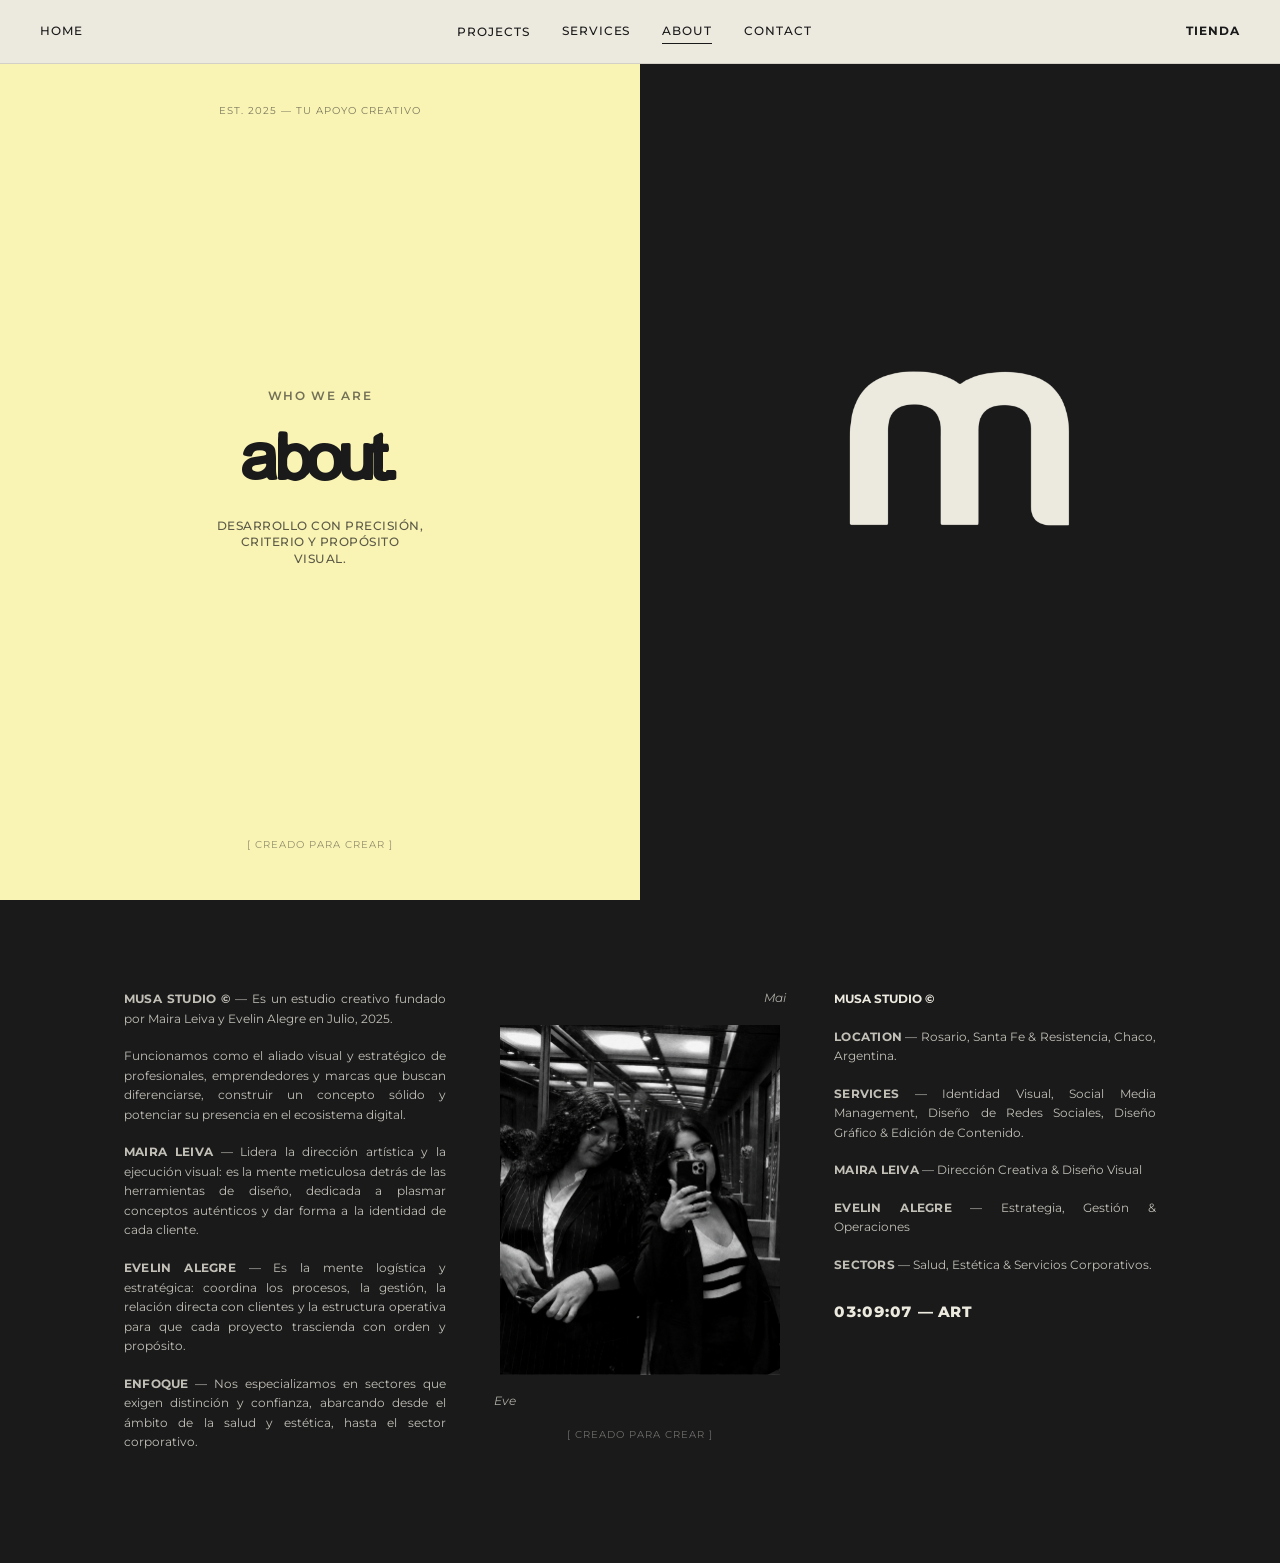
==== about.html @ ef9ee7e1 "subida completa del sitio" ====
<!DOCTYPE html>
<html lang="es">
<head>
  <meta charset="UTF-8">
  <meta name="viewport" content="width=device-width, initial-scale=1.0">
  <title>About — musa studio</title>
  <meta name="description" content="Musa Studio — estudio creativo fundado por Maira Leiva y Evelin Alegre. Identidad visual, diseño y estrategia digital.">

  <link rel="preconnect" href="https://fonts.googleapis.com">
  <link rel="preconnect" href="https://fonts.gstatic.com" crossorigin>
  <link href="https://fonts.googleapis.com/css2?family=Montserrat:ital,wght@0,400;0,500;0,600;0,700;1,400&display=swap" rel="stylesheet">

  <link rel="stylesheet" href="css/variables.css">
  <link rel="stylesheet" href="css/reset.css">
  <link rel="stylesheet" href="css/base.css">
  <link rel="stylesheet" href="css/navbar.css">
  <link rel="stylesheet" href="css/about.css">
  <link rel="stylesheet" href="css/contact-modal.css">
  <link rel="stylesheet" href="css/main.css">
</head>
<body>

  <!-- ============================== NAVBAR ============================== -->
  <header class="navbar">
    <div class="navbar__inner container">
      <button class="navbar__toggle" aria-expanded="false" aria-controls="navbar-menu" aria-label="Abrir menú">
        <span></span><span></span><span></span>
      </button>

      <nav class="navbar__menu" id="navbar-menu">
        <a class="navbar__link" href="index.html">Home</a>

        <div class="navbar__group">
          <div class="navbar__item navbar__item--dropdown">
            <a class="navbar__link" href="projects.html">Projects</a>
            <div class="navbar__dropdown">
              <a class="navbar__dropdown-link" href="kaiobluerose.html">Kaiobluerose</a>
              <a class="navbar__dropdown-link" href="sofi.html">Sofi</a>
              <a class="navbar__dropdown-link" href="skyblock.html">Skyblock</a>
              <a class="navbar__dropdown-link" href="essenza.html">Essenza</a>
              <a class="navbar__dropdown-link" href="connect.html">Connect</a>
              <a class="navbar__dropdown-link" href="hache.html">Hache</a>
              <a class="navbar__dropdown-link navbar__dropdown-link--flyers" href="projects.html#flyers">Flyers/Posters</a>
            </div>
          </div>
          <a class="navbar__link" href="services.html">Services</a>
          <a class="navbar__link is-active" href="about.html">About</a>
          <a class="navbar__link" href="#contact" data-modal-trigger="contact">Contact</a>
        </div>

        <a class="navbar__link navbar__link--tienda" href="tienda.html">Tienda</a>
      </nav>
    </div>
  </header>

  <!-- ============================== MODAL CONTACTO ============================== -->
  <div class="contact-modal" id="contact-modal" aria-hidden="true">
    <div class="contact-modal__panel" role="dialog" aria-modal="true" aria-label="Contacto">
      <button class="contact-modal__close" type="button" data-modal-close aria-label="Cerrar">✕</button>

      <div class="contact-modal__grid">
        <div class="contact-modal__col">
          <div class="contact-modal__brand">
            <span class="contact-modal__r">®</span>
            <img class="contact-modal__mark" src="assets/images/logo.png" alt="musa studio">
          </div>
          <span class="contact-modal__est">Est. 05 Jul 2025</span>
          <address class="contact-modal__address">
            Rosario, Santa Fe<br>
            Resistencia, Chaco
          </address>
        </div>

        <div class="contact-modal__col">
          <span class="contact-modal__label">Contact</span>
          <a class="contact-modal__phone" href="tel:+5493644146482">+54 9 3644146482</a>
          <a class="contact-modal__email" href="mailto:somosmusa.studiodigital@gmail.com">somosmusa.studiodigital@gmail.com</a>
        </div>

        <div class="contact-modal__col contact-modal__col--right">
          <span class="contact-modal__label">Social</span>
          <div class="contact-modal__social-grid">
            <a class="contact-modal__social" href="https://www.instagram.com/musa______studio/" target="_blank" rel="noopener">Instagram</a>
            <span class="contact-modal__social contact-modal__social--soon" aria-disabled="true">Behance</span>
            <a class="contact-modal__social" href="https://ar.pinterest.com/somosmusastudio/" target="_blank" rel="noopener">Pinterest</a>
            <a class="contact-modal__social" href="https://open.spotify.com/playlist/0AwYGRo3HM85vfNB5bU7Uz" target="_blank" rel="noopener">Spotify</a>
            <a class="contact-modal__social" href="https://www.tiktok.com/@somosmusa.studio" target="_blank" rel="noopener">Tiktok</a>
          </div>
        </div>
      </div>

      <div class="contact-modal__watermark" aria-hidden="true">contact us</div>
    </div>
  </div>

  <main>

    <!-- ============================== HERO SPLIT ============================== -->
    <section class="about-hero" aria-label="Presentación">
      <div class="about-hero__left">
        <span class="about-hero__eyebrow">Est. 2025 — Tu apoyo creativo</span>

        <div class="about-hero__body">
          <span class="about-hero__label">Who we are</span>
          <h1 class="about-hero__title">about.</h1>
          <p class="about-hero__desc">Desarrollo con precisión, criterio y propósito visual.</p>
        </div>

        <span class="about-hero__tag">[ Creado para crear ]</span>
      </div>

      <div class="about-hero__right">
        <!-- Reemplazá por tu isotipo (ver assets/images/about/README.txt) -->
        <img src="assets/images/about/logo-mark.png" alt="Isotipo musa studio" loading="lazy">
      </div>
    </section>

    <!-- ============================== SECCIÓN INFORMATIVA ============================== -->
    <section class="about-info" aria-label="Sobre el estudio">
     <div class="about-info__inner">

      <div class="about-info__col about-info__col--bio">
        <p><strong>MUSA STUDIO ©</strong> — Es un estudio creativo fundado por Maira Leiva y Evelin Alegre en Julio, 2025.</p>
        <p>Funcionamos como el aliado visual y estratégico de profesionales, emprendedores y marcas que buscan diferenciarse, construir un concepto sólido y potenciar su presencia en el ecosistema digital.</p>
        <p><strong>MAIRA LEIVA</strong> — Lidera la dirección artística y la ejecución visual: es la mente meticulosa detrás de las herramientas de diseño, dedicada a plasmar conceptos auténticos y dar forma a la identidad de cada cliente.</p>
        <p><strong>EVELIN ALEGRE</strong> — Es la mente logística y estratégica: coordina los procesos, la gestión, la relación directa con clientes y la estructura operativa para que cada proyecto trascienda con orden y propósito.</p>
        <p><strong>ENFOQUE</strong> — Nos especializamos en sectores que exigen distinción y confianza, abarcando desde el ámbito de la salud y estética, hasta el sector corporativo.</p>
      </div>

      <div class="about-info__col about-info__col--photo">
        <span class="about-info__name about-info__name--top about-info__name--right">Mai</span>
        <!-- Reemplazá por la foto con tu socia (ver assets/images/about/README.txt) -->
        <img src="assets/images/about/equipo.png" alt="Maira y Evelin, fundadoras de musa studio" loading="lazy">
        <span class="about-info__name about-info__name--bottom">Eve</span>
        <span class="about-info__tag">[ Creado para crear ]</span>
      </div>

      <div class="about-info__col about-info__col--data">
        <p class="about-info__brand">MUSA STUDIO ©</p>
        <p><strong>LOCATION</strong> — Rosario, Santa Fe &amp; Resistencia, Chaco, Argentina.</p>
        <p><strong>SERVICES</strong> — Identidad Visual, Social Media Management, Diseño de Redes Sociales, Diseño Gráfico &amp; Edición de Contenido.</p>
        <p><strong>MAIRA LEIVA</strong> — Dirección Creativa &amp; Diseño Visual</p>
        <p><strong>EVELIN ALEGRE</strong> — Estrategia, Gestión &amp; Operaciones</p>
        <p><strong>SECTORS</strong> — Salud, Estética &amp; Servicios Corporativos.</p>

        <span class="about-info__clock" id="art-clock">--:--:-- — ART</span>
      </div>

     </div>
    </section>

  </main>

  <script src="js/main.js" defer></script>
  <script src="js/about-clock.js" defer></script>
  <script src="js/contact-modal.js" defer></script>
</body>
</html>
---- css/variables.css ----
/* ==========================================================================
   MUSA STUDIO — Design tokens
   ========================================================================== */

:root {
  /* Colors */
  --color-bg: #ece9df;
  --color-text: #1a1a1a;
  --color-accent: #f9f3b4;
  --color-bg-rgb: 236, 233, 223;
  --color-text-rgb: 26, 26, 26;
  --color-accent-rgb: 249, 243, 180;
  --color-border-muted: #9a988f; /* gris "oficina" — para bordes sobre acento/negro sin usar el negro puro */

  /* Fonts */
  --font-display: 'Bootzy TM', 'Helvetica Neue', Arial, sans-serif;
  --font-body: 'Montserrat', 'Helvetica Neue', Arial, sans-serif;
  --font-asterisk: 'Redaction Asterisk', serif;

  /* Layout */
  --nav-height: 64px;
  --nav-height-mobile: 56px;
  --container-padding: 40px;
  --container-padding-mobile: 20px;

  /* Motion */
  --ease-default: cubic-bezier(0.65, 0, 0.35, 1);
}

@media (max-width: 767px) {
  :root {
    --container-padding: var(--container-padding-mobile);
  }
}
---- css/base.css ----
/* ==========================================================================
   Fonts
   ========================================================================== */

/* BOOTZY TM — fuente propietaria del estudio. */
@font-face {
  font-family: 'Bootzy TM';
  src: url('../fonts/BootzyTM.woff2') format('woff2'),
       url('../fonts/BootzyTM.woff') format('woff'),
       url('../fonts/BootzyTM.ttf') format('truetype');
  font-weight: 400 800;
  font-style: normal;
  font-display: swap;
}

/* REDACTION — usada solo para el glifo del asterisco de Projects. */
@font-face {
  font-family: 'Redaction Asterisk';
  src: url('../fonts/redaction-50-latin-400-italic.ttf') format('truetype');
  font-weight: 400;
  font-style: italic;
  font-display: swap;
}

/* Montserrat vía Google Fonts, ver <link> en index.html.
   Si preferís self-host (sin dependencia externa), avisame y armo
   /fonts/Montserrat-*.woff2 + @font-face acá mismo. */

/* ==========================================================================
   Base
   ========================================================================== */

body {
  background-color: var(--color-bg);
  color: var(--color-text);
  font-family: var(--font-body);
}

.container {
  width: 100%;
  padding-inline: var(--container-padding);
}

.visually-hidden {
  position: absolute;
  width: 1px;
  height: 1px;
  overflow: hidden;
  clip: rect(0 0 0 0);
  white-space: nowrap;
}

/* ==========================================================================
   Textura de papel — generada en CSS (SVG feTurbulence), sin imagen externa.
   Se aplica como overlay via ::before sobre cualquier elemento con esta clase.
   ========================================================================== */

.paper-texture {
  position: relative;
  background-color: var(--color-bg);
}

.paper-texture::before {
  content: '';
  position: absolute;
  inset: 0;
  pointer-events: none;
  background-image: url("data:image/svg+xml,%3Csvg xmlns='http://www.w3.org/2000/svg' width='320' height='320'%3E%3Cfilter id='n'%3E%3CfeTurbulence type='fractalNoise' baseFrequency='0.85' numOctaves='3' stitchTiles='stitch'/%3E%3CfeColorMatrix type='matrix' values='0 0 0 0 0 0 0 0 0 0 0 0 0 0 0 0 0 0 0.45 0'/%3E%3C/filter%3E%3Crect width='100%25' height='100%25' filter='url(%23n)'/%3E%3C/svg%3E");
  background-repeat: repeat;
  mix-blend-mode: multiply;
  opacity: 0.35;
  z-index: 1;
}

/* asegura que el contenido real quede por encima de la textura */
.paper-texture > * {
  position: relative;
  z-index: 2;
}
---- css/navbar.css ----
/* ==========================================================================
   Navbar — fija, ancho completo, se mantiene en scroll
   ========================================================================== */

.navbar {
  position: fixed;
  top: 0;
  left: 0;
  width: 100%;
  height: var(--nav-height);
  z-index: 1000;
  background-color: var(--color-bg);
  border-bottom: 1px solid rgba(var(--color-text-rgb), 0.12);
}

.navbar__inner {
  position: relative;
  height: 100%;
  display: flex;
  align-items: center;
}

.navbar__menu {
  width: 100%;
  height: 100%;
  display: flex;
  align-items: center;
  justify-content: space-between;
  gap: 24px;
}

.navbar__group {
  display: flex;
  align-items: center;
  gap: 32px;
}

.navbar__link {
  font-family: var(--font-body);
  font-size: 12px;
  font-weight: 500;
  letter-spacing: 0.08em;
  text-transform: uppercase;
  white-space: nowrap;
  position: relative;
  padding-block: 4px;
}

.navbar__link::after {
  content: '';
  position: absolute;
  left: 0;
  bottom: 0;
  width: 0%;
  height: 1px;
  background-color: var(--color-text);
  transition: width 0.25s var(--ease-default);
}

.navbar__link:hover::after,
.navbar__link.is-active::after {
  width: 100%;
}

.navbar__link--tienda {
  font-weight: 700;
}

/* ---- Dropdown "Projects" (hover, solo desktop) ---- */

.navbar__item--dropdown {
  position: relative;
}

.navbar__dropdown {
  /* pegado (top:100%, sin margin) a propósito: un margin acá crearía un
     hueco "muerto" entre el link y el menú donde se pierde el :hover al
     mover el mouse en diagonal, y con pointer-events:none el clic no
     llega. El aire visual de antes ahora es padding-top, así el área
     hover-able queda continua desde el link hasta el último ítem. */
  position: absolute;
  top: 100%;
  left: 50%;
  transform: translateX(-50%) translateY(4px);
  background-color: var(--color-bg);
  border: 1px solid rgba(var(--color-text-rgb), 0.12);
  border-radius: 10px;
  padding: 20px 8px 8px;
  display: flex;
  flex-direction: column;
  gap: 1px;
  min-width: 190px;
  box-shadow: 0 16px 36px rgba(var(--color-text-rgb), 0.18);
  opacity: 0;
  visibility: hidden;
  pointer-events: none;
  transition: opacity 0.2s var(--ease-default), transform 0.2s var(--ease-default), visibility 0s linear 0.2s;
  z-index: 1100;
}

.navbar__item--dropdown:hover .navbar__dropdown,
.navbar__item--dropdown:focus-within .navbar__dropdown {
  opacity: 1;
  visibility: visible;
  pointer-events: auto;
  transform: translateX(-50%) translateY(0);
  transition: opacity 0.2s var(--ease-default), transform 0.2s var(--ease-default);
}

.navbar__dropdown-link {
  font-family: var(--font-body);
  font-size: 12px;
  font-weight: 500;
  letter-spacing: 0.06em;
  text-transform: uppercase;
  color: var(--color-text);
  white-space: nowrap;
  padding: 9px 14px;
  border-radius: 6px;
  transition: background-color 0.15s var(--ease-default);
}

.navbar__dropdown-link:hover,
.navbar__dropdown-link:focus-visible {
  background-color: var(--color-accent);
  outline: none;
}

.navbar__dropdown-link--flyers {
  margin-top: 6px;
  padding-top: 15px;
  border-top: 1px solid rgba(var(--color-text-rgb), 0.12);
}

/* El dropdown es un recurso de mouse/hover — en mobile "Projects" es
   un link normal, sin submenú. */
@media (max-width: 767px) {
  .navbar__dropdown {
    display: none;
  }
}

/* ---- Variante oscura (páginas con hero negro, ej. Projects) ---- */

.navbar--dark {
  background-color: var(--color-text);
  border-bottom-color: rgba(var(--color-bg-rgb), 0.12);
}

.navbar--dark .navbar__link {
  color: var(--color-bg);
}

.navbar--dark .navbar__link::after {
  background-color: var(--color-bg);
}

.navbar--dark .navbar__toggle span {
  background-color: var(--color-bg);
}

@media (max-width: 767px) {
  .navbar--dark .navbar__menu {
    background-color: var(--color-text);
  }
}

/* ---- Toggle mobile (hamburger) ---- */

.navbar__toggle {
  display: none;
  position: absolute;
  /* right:0 ignoraba el padding del contenedor y quedaba pegada al
     borde real de la pantalla — se posiciona relativo al borde de la
     caja, no de su padding */
  right: var(--container-padding-mobile);
  top: 50%;
  transform: translateY(-50%);
  flex-direction: column;
  justify-content: center;
  gap: 5px;
  width: 32px;
  height: 32px;
  z-index: 1001;
}

.navbar__toggle span {
  display: block;
  width: 100%;
  height: 1.5px;
  background-color: var(--color-text);
  transition: transform 0.25s var(--ease-default), opacity 0.25s var(--ease-default);
}

.navbar__toggle[aria-expanded="true"] span:nth-child(1) {
  transform: translateY(6.5px) rotate(45deg);
}
.navbar__toggle[aria-expanded="true"] span:nth-child(2) {
  opacity: 0;
}
.navbar__toggle[aria-expanded="true"] span:nth-child(3) {
  transform: translateY(-6.5px) rotate(-45deg);
}

/* ==========================================================================
   Responsive
   ========================================================================== */

@media (max-width: 1024px) {
  .navbar__group,
  .navbar__menu {
    gap: 20px;
  }
}

@media (max-width: 767px) {
  .navbar {
    height: var(--nav-height-mobile);
  }

  .navbar__toggle {
    display: flex;
  }

  .navbar__menu {
    position: fixed;
    inset: 0;
    top: var(--nav-height-mobile);
    height: calc(100svh - var(--nav-height-mobile));
    background-color: var(--color-bg);
    flex-direction: column;
    /* a la derecha a propósito: queda cerca del pulgar de la mano que
       sostiene el teléfono y tocó la hamburguesa, también a la derecha */
    align-items: flex-end;
    text-align: right;
    justify-content: center;
    gap: 28px;
    padding: var(--container-padding-mobile);
    transform: translateX(100%);
    transition: transform 0.35s var(--ease-default);
    visibility: hidden;
  }

  .navbar__menu.is-open {
    transform: translateX(0);
    visibility: visible;
  }

  .navbar__menu .navbar__group {
    flex-direction: column;
    align-items: flex-end;
    gap: 22px;
  }

  .navbar__menu .navbar__link {
    font-size: 22px;
  }
}
---- css/about.css ----
/* ==========================================================================
   Página About — hero split (texto / logo) + sección informativa
   ========================================================================== */

/* ---- Hero split ---- */

.about-hero {
  display: grid;
  grid-template-columns: 1fr 1fr;
  min-height: 100svh;
}

.about-hero__left {
  background-color: var(--color-accent);
  padding: calc(var(--nav-height) + 40px) 48px 48px;
  display: flex;
  flex-direction: column;
  justify-content: space-between;
}

.about-hero__eyebrow {
  font-family: var(--font-body);
  font-size: 10px;
  letter-spacing: 0.1em;
  text-transform: uppercase;
  text-align: center;
  opacity: 0.55;
}

.about-hero__body {
  display: flex;
  flex-direction: column;
  align-items: center;
  text-align: center;
  gap: 18px;
}

.about-hero__label {
  font-family: var(--font-body);
  font-size: 12px;
  font-weight: 600;
  letter-spacing: 0.14em;
  text-transform: uppercase;
  opacity: 0.6;
}

.about-hero__title {
  font-family: var(--font-display);
  font-weight: 800;
  font-size: clamp(48px, 6vw, 88px);
  line-height: 1;
  letter-spacing: -0.01em;
}

.about-hero__desc {
  font-family: var(--font-body);
  font-size: 12px;
  font-weight: 500;
  letter-spacing: 0.04em;
  text-transform: uppercase;
  max-width: 26ch;
  opacity: 0.7;
}

.about-hero__tag {
  align-self: center;
  font-family: var(--font-body);
  font-size: 10px;
  letter-spacing: 0.1em;
  text-transform: uppercase;
  opacity: 0.45;
}

.about-hero__right {
  background-color: var(--color-text);
  display: flex;
  align-items: center;
  justify-content: center;
  padding: 48px;
}

.about-hero__right img {
  width: 100%;
  max-width: 420px;
  object-fit: contain;
}

/* ---- Sección informativa ---- */

/* El fondo negro cubre TODO el ancho de la sección — el contenido adentro
   (.about-info__inner) es lo único que se centra con márgenes anchos. Si el
   max-width fuera acá, lo de afuera del centro se vería del color de la
   página (mal), no negro. */
.about-info {
  background-color: var(--color-text);
  padding-block: 90px 110px;
}

.about-info__inner {
  display: grid;
  grid-template-columns: 1.1fr 1fr 1.1fr;
  gap: 48px;
  max-width: 1160px;
  margin-inline: auto;
  padding-inline: 64px;
}

.about-info__col {
  display: flex;
  flex-direction: column;
  gap: 18px;
}

.about-info__col p {
  font-family: var(--font-body);
  font-size: 11.5px;
  line-height: 1.7;
  text-align: justify;
  color: var(--color-bg);
  opacity: 0.8;
}

.about-info__col p strong,
.about-info__col p .label {
  opacity: 1;
  font-weight: 700;
  letter-spacing: 0.02em;
}

.about-info__brand {
  font-weight: 700;
  opacity: 1 !important;
}

/* ---- Columna central: foto ---- */

.about-info__col--photo {
  align-items: center;
  text-align: center;
}

.about-info__name {
  font-family: var(--font-body);
  font-size: 12px;
  font-style: italic;
  color: var(--color-bg);
  opacity: 0.7;
}

.about-info__name--top {
  align-self: flex-start;
}

.about-info__name--bottom {
  align-self: flex-start;
}

.about-info__name--right {
  align-self: flex-end;
}

.about-info__col--photo img {
  width: 100%;
  max-width: 280px;
  aspect-ratio: 4 / 5;
  object-fit: cover;
}

.about-info__tag {
  font-family: var(--font-body);
  font-size: 10px;
  letter-spacing: 0.1em;
  text-transform: uppercase;
  color: var(--color-bg);
  opacity: 0.4;
}

/* ---- Columna derecha: reloj ---- */

.about-info__clock {
  margin-top: 8px;
  font-family: var(--font-body);
  font-weight: 800;
  font-size: 15px;
  letter-spacing: 0.04em;
  color: var(--color-bg);
  opacity: 1;
  font-variant-numeric: tabular-nums;
}

/* ==========================================================================
   Responsive
   ========================================================================== */

@media (max-width: 1024px) {
  .about-hero {
    grid-template-columns: 1fr;
  }

  .about-hero__left {
    padding: calc(var(--nav-height) + 32px) 32px 40px;
    gap: 40px;
  }

  .about-hero__right {
    padding: 32px;
  }

  .about-info__inner {
    grid-template-columns: 1fr;
    gap: 56px;
    padding-inline: var(--container-padding);
  }

  .about-info__col--photo {
    order: -1;
  }
}

@media (max-width: 767px) {
  .about-hero__left {
    padding: calc(var(--nav-height-mobile) + 24px) var(--container-padding-mobile) 32px;
  }

  .about-info {
    padding-block: 64px 72px;
  }

  .about-info__inner {
    gap: 44px;
    padding-inline: var(--container-padding-mobile);
  }

  /* en mobile, orden natural del HTML: texto (bio) → foto → texto (datos
     + reloj) — se revierte el order:-1 que en tablet adelanta la foto */
  .about-info__col--photo {
    order: 0;
  }

  /* la etiqueta debajo de la foto de Eve/Mai no va en mobile */
  .about-info__col--photo .about-info__tag {
    display: none;
  }
}
---- css/contact-modal.css ----
/* ==========================================================================
   Burbuja de contacto — se abre al clickear "Contact" en el navbar, en
   cualquier página. No bloquea ni oscurece la página: sigue siendo
   scrolleable/usable detrás. Se cierra solo con el botón X.
   Tamaño fijo: 60% del ancho de pantalla, 40% del alto.
   ========================================================================== */

.contact-modal {
  position: fixed;
  inset: 0;
  z-index: 3000;
  display: flex;
  visibility: hidden;
  opacity: 0;
  /* sin backdrop que bloquee: la burbuja no capta clicks fuera de sí misma */
  pointer-events: none;
  transition: opacity 0.3s var(--ease-default), visibility 0s linear 0.3s;
}

.contact-modal.is-open {
  visibility: visible;
  opacity: 1;
  transition: opacity 0.3s var(--ease-default);
}

.contact-modal__panel {
  position: relative;
  pointer-events: auto;
  margin: auto;
  width: 60vw;
  height: 40vh;
  min-width: 320px;
  min-height: 260px;
  display: flex;
  flex-direction: column;
  overflow: hidden;
  container-type: inline-size;
  /* blanco liso con 70% de opacidad — sin textura ni rayado */
  background-color: rgba(255, 255, 255, 0.7);
  border-radius: 18px;
  box-shadow: 0 20px 60px rgba(var(--color-text-rgb), 0.25);
  padding: 28px 32px 0;
  transform: translateY(16px);
  transition: transform 0.35s var(--ease-default);
}

.contact-modal.is-open .contact-modal__panel {
  transform: translateY(0);
}

.contact-modal__close {
  position: absolute;
  top: 16px;
  right: 18px;
  font-family: var(--font-body);
  font-size: 18px;
  font-weight: 700;
  color: var(--color-text);
  background-color: transparent;
  line-height: 1;
  transition: opacity 0.2s var(--ease-default);
}

.contact-modal__close:hover {
  opacity: 0.6;
}

.contact-modal__grid {
  flex: 1;
  min-height: 0;
  display: flex;
  /* space-between (no space-evenly): la columna izquierda debe quedar
     pegada al borde real del padding — igual que "contact us" — así que
     el aire para que "Social" no toque el margen derecho se agrega aparte,
     con padding-right, en vez de mover también la columna izquierda. */
  justify-content: space-between;
  gap: 32px;
  padding-right: 28px;
}

.contact-modal__col {
  display: flex;
  flex-direction: column;
  gap: 8px;
}

.contact-modal__col--right {
  align-items: flex-end;
  text-align: right;
}

.contact-modal__brand {
  display: flex;
  align-items: center;
  gap: 6px;
}

.contact-modal__r {
  font-family: var(--font-body);
  font-size: 30px;
  font-weight: 700;
  line-height: 1;
  color: var(--color-text);
}

.contact-modal__mark {
  /* más grande que el "®" a propósito — el archivo ya viene en negro, sin
     necesidad de filtro */
  height: 48px;
  width: auto;
}

.contact-modal__est {
  margin-top: 4px;
  font-family: var(--font-body);
  font-size: 10px;
  font-weight: 600;
  letter-spacing: 0.06em;
  text-transform: uppercase;
  color: var(--color-text);
}

.contact-modal__address {
  font-family: var(--font-body);
  font-style: normal;
  font-size: 11px;
  line-height: 1.5;
  color: var(--color-text);
}

.contact-modal__label {
  font-family: var(--font-body);
  font-size: 13px;
  font-weight: 700;
  letter-spacing: 0.01em;
  margin-bottom: 2px;
  color: var(--color-text);
}

.contact-modal__col a.contact-modal__phone {
  font-family: var(--font-body);
  font-size: 14px;
  font-weight: 600;
  color: var(--color-text);
  text-decoration: underline;
  text-underline-offset: 3px;
}

.contact-modal__col a.contact-modal__email {
  font-family: var(--font-body);
  font-size: 11px;
  color: var(--color-text);
  opacity: 0.85;
}

.contact-modal__social-grid {
  display: flex;
  flex-direction: column;
  gap: 5px;
}

.contact-modal__social {
  font-family: var(--font-body);
  font-size: 12px;
  font-weight: 600;
  color: var(--color-text);
}

.contact-modal__social:hover,
.contact-modal__phone:hover,
.contact-modal__email:hover {
  opacity: 0.6;
}

/* Behance: todavía no tenemos el link — se ve pero no es clickeable */
.contact-modal__social--soon {
  opacity: 0.4;
  cursor: default;
}

/* "contact us" — la única palabra en Bootzy, ocupa el ancho del cuadro.
   cqw = relativo al ancho del panel, no del viewport. */
.contact-modal__watermark {
  flex-shrink: 0;
  line-height: 0.78;
  font-family: var(--font-display);
  font-weight: 800;
  font-size: 15cqw;
  color: rgba(var(--color-text-rgb), 0.35);
  white-space: nowrap;
  user-select: none;
  overflow: hidden;
}

/* ==========================================================================
   Responsive
   ========================================================================== */

@media (max-width: 767px) {
  .contact-modal__panel {
    width: 92vw;
    height: auto;
    max-height: 84vh;
    overflow-y: auto;
    padding: 24px 20px 0;
  }

  .contact-modal__grid {
    flex: none;
    flex-direction: column;
    gap: 20px;
  }

  .contact-modal__col--right {
    align-items: flex-start;
    text-align: left;
  }

  .contact-modal__watermark {
    font-size: 15vw;
  }
}
---- css/main.css ----
/* ==========================================================================
   MUSA STUDIO — reglas globales de layout
   Los parciales (variables, reset, base, navbar, hero, manifesto) se linkean
   por separado en index.html, en ese orden, para evitar el costo de @import.
   Este archivo va último: acá van únicas reglas que cruzan varias secciones.
   ========================================================================== */

main {
  display: block;
}
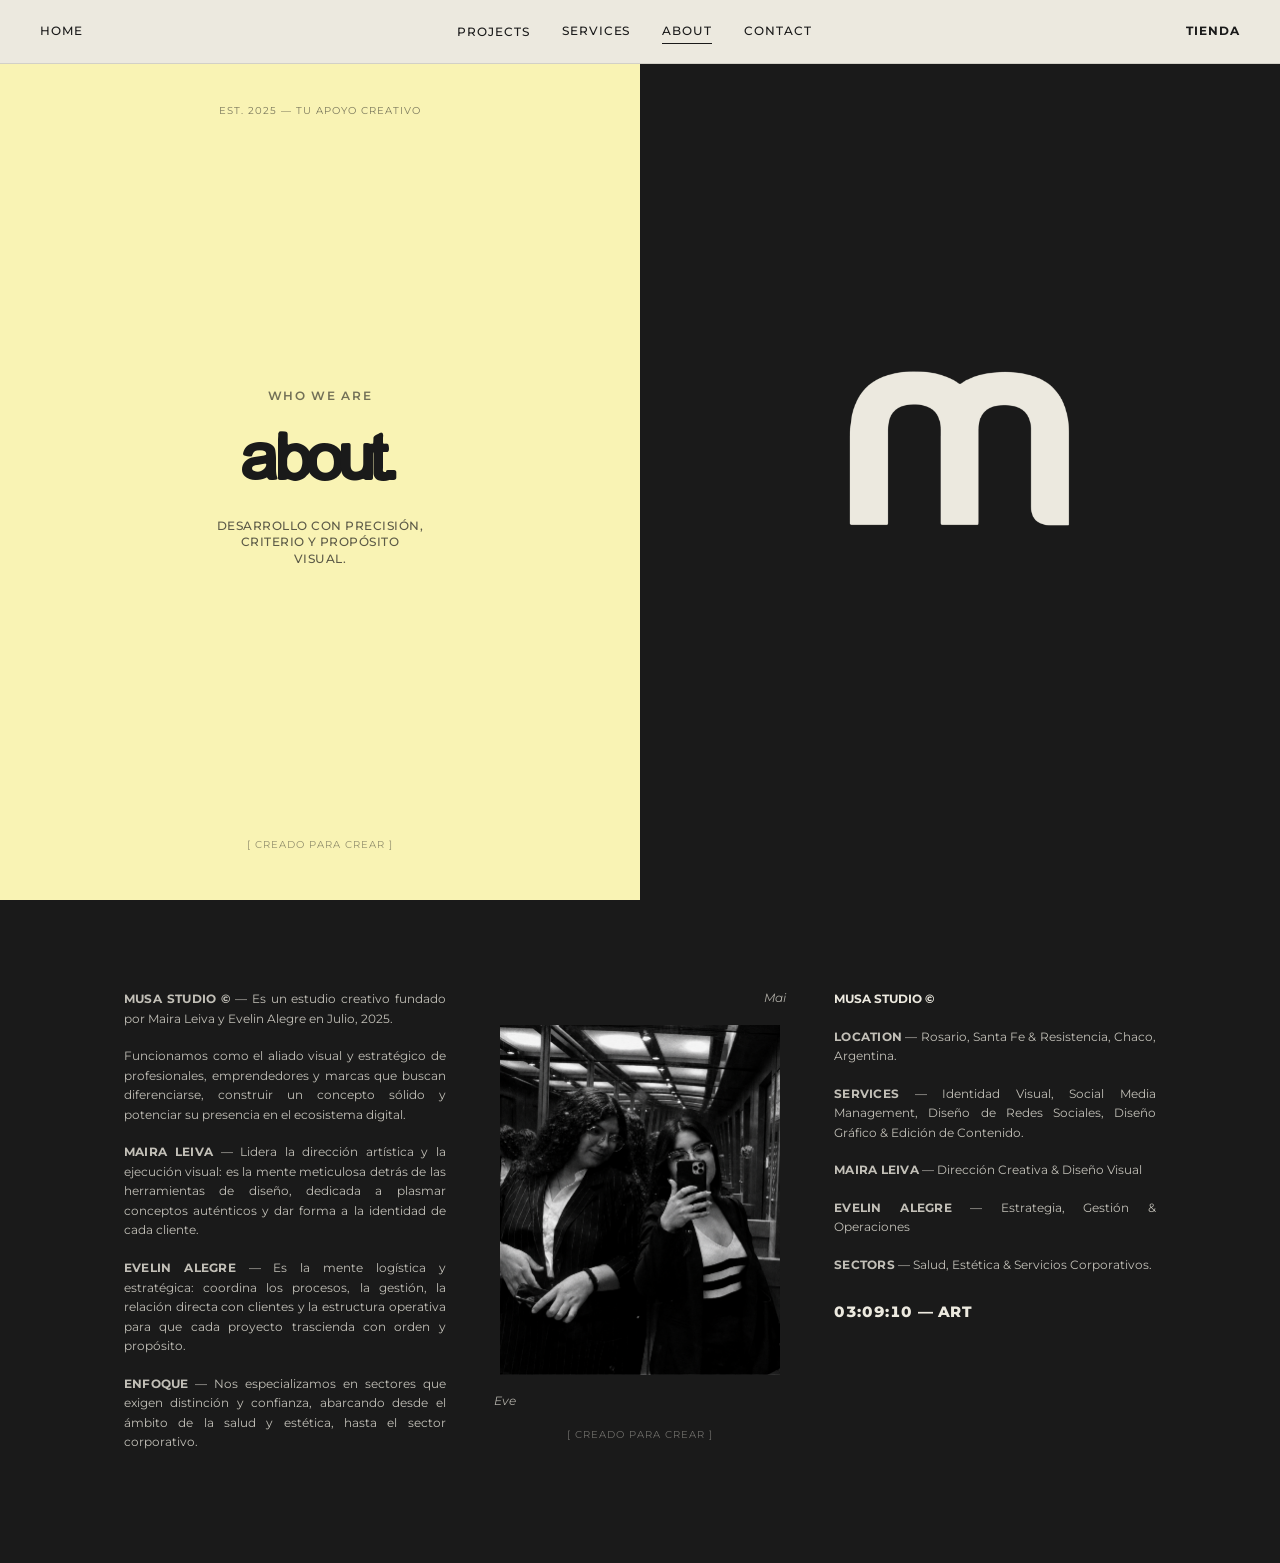
==== commit 1dacbe97: "listoo" ====
--- a/about.html
+++ b/about.html
@@ -73,7 +73,7 @@
 
         <div class="contact-modal__col">
           <span class="contact-modal__label">Contact</span>
-          <a class="contact-modal__phone" href="tel:+5493644146482">+54 9 3644146482</a>
+          <a class="contact-modal__phone" href="https://api.whatsapp.com/send?phone=3644146482" target="_blank" rel="noopener">+54 9 3644146482</a>
           <a class="contact-modal__email" href="mailto:somosmusa.studiodigital@gmail.com">somosmusa.studiodigital@gmail.com</a>
         </div>
 
--- a/css/contact-modal.css
+++ b/css/contact-modal.css
@@ -218,5 +218,7 @@
 
   .contact-modal__watermark {
     font-size: 15vw;
-  }
-}
+    /* se oculta el texto pero se mantiene el espacio que ocupa */
+    visibility: hidden;
+  }
+}
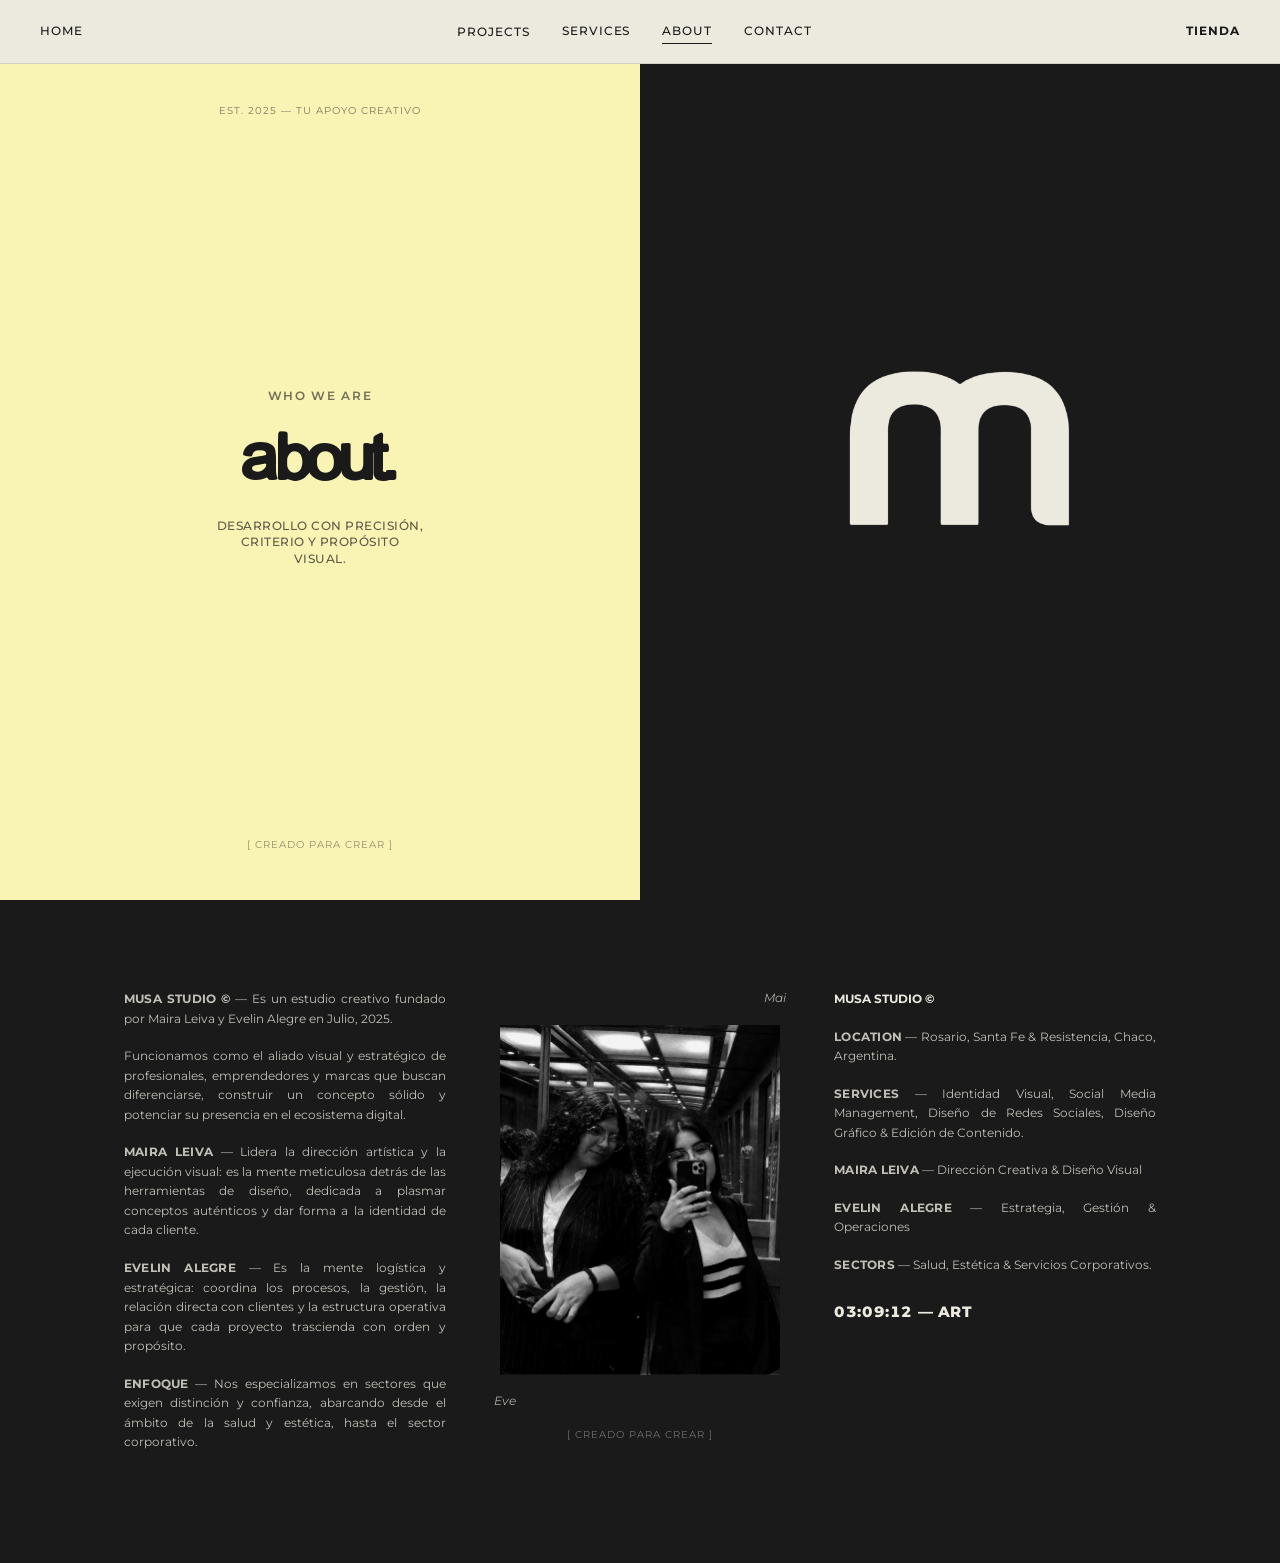
==== commit 5c44057d: "ok" ====
--- a/about.html
+++ b/about.html
@@ -73,7 +73,7 @@
 
         <div class="contact-modal__col">
           <span class="contact-modal__label">Contact</span>
-          <a class="contact-modal__phone" href="https://api.whatsapp.com/send?phone=3644146482" target="_blank" rel="noopener">+54 9 3644146482</a>
+          <a class="contact-modal__phone" href="https://wa.me/message/OO7WUYXF4WVVK1" target="_blank" rel="noopener">+54 9 3644146482</a>
           <a class="contact-modal__email" href="mailto:somosmusa.studiodigital@gmail.com">somosmusa.studiodigital@gmail.com</a>
         </div>
 
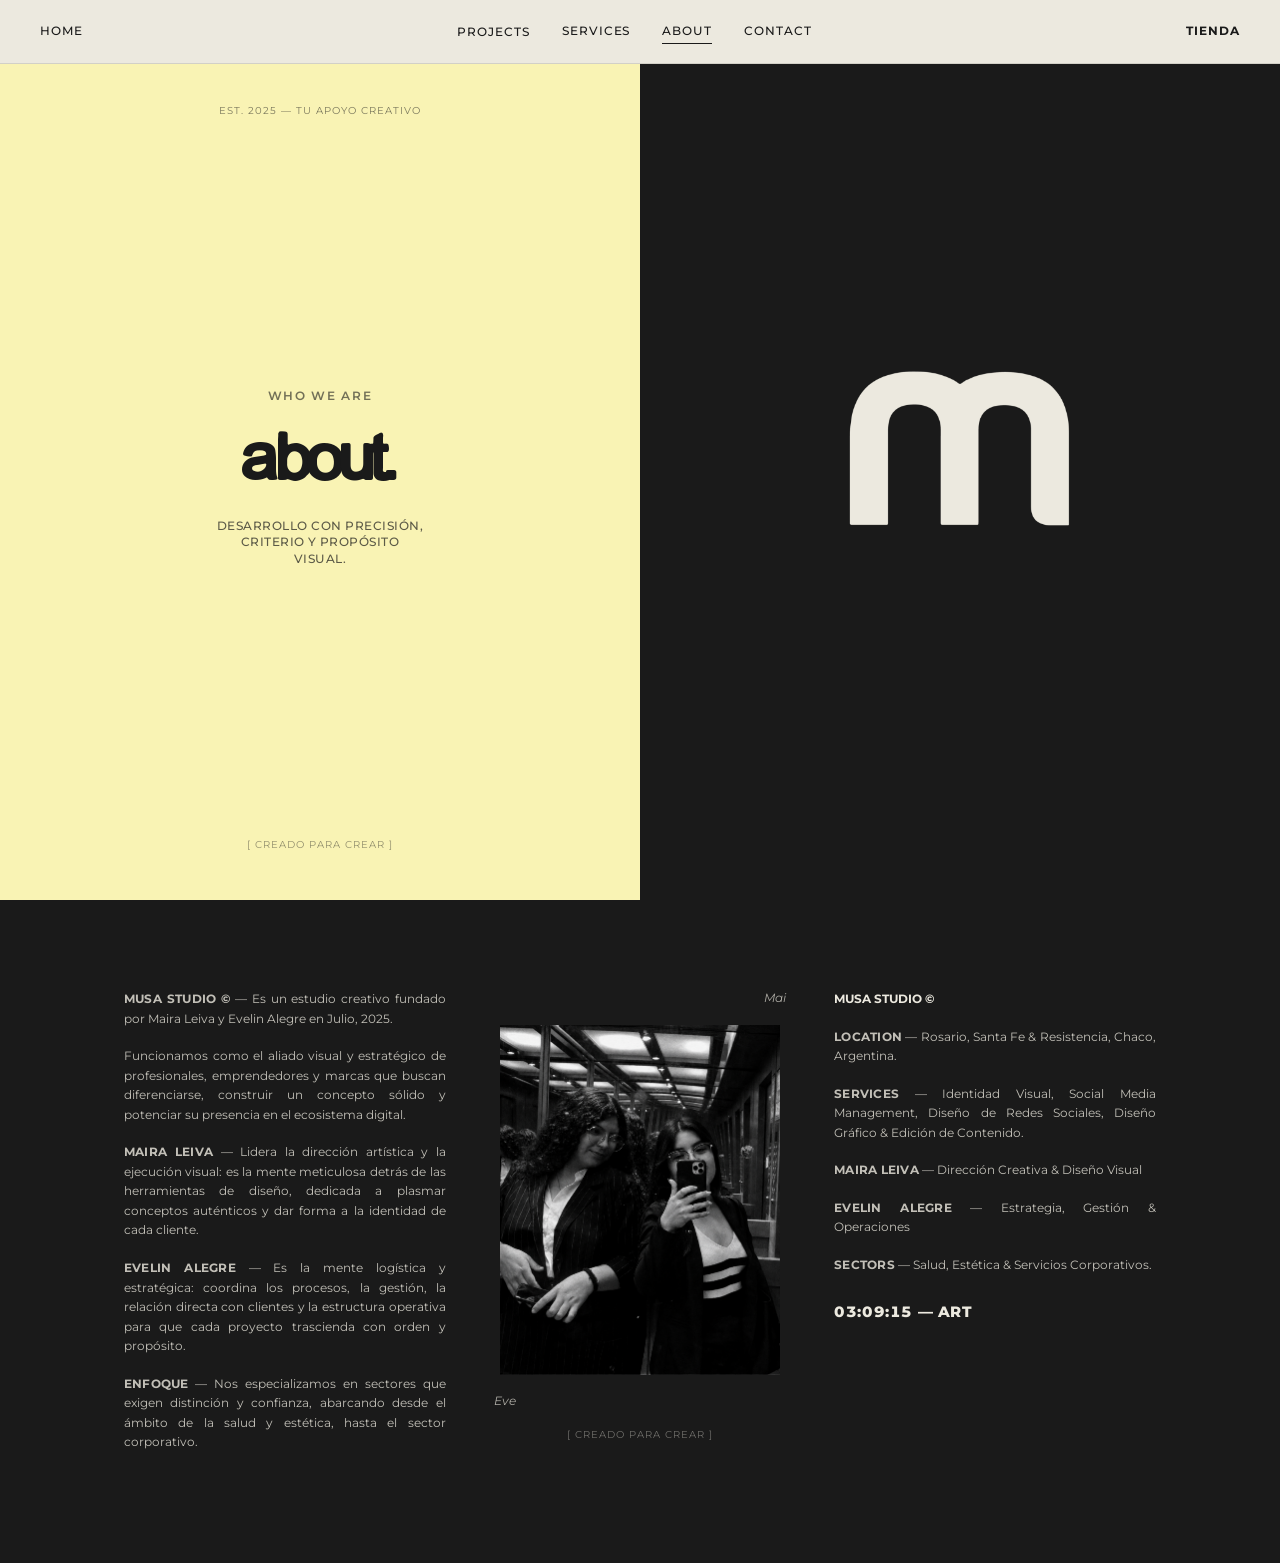
==== commit 3b33801b: "favicon" ====
--- a/about.html
+++ b/about.html
@@ -5,6 +5,9 @@
   <meta name="viewport" content="width=device-width, initial-scale=1.0">
   <title>About — musa studio</title>
   <meta name="description" content="Musa Studio — estudio creativo fundado por Maira Leiva y Evelin Alegre. Identidad visual, diseño y estrategia digital.">
+
+  <link rel="icon" type="image/png" href="assets/icons/favicon.png">
+  <link rel="apple-touch-icon" href="assets/icons/apple-touch-icon.png">
 
   <link rel="preconnect" href="https://fonts.googleapis.com">
   <link rel="preconnect" href="https://fonts.gstatic.com" crossorigin>
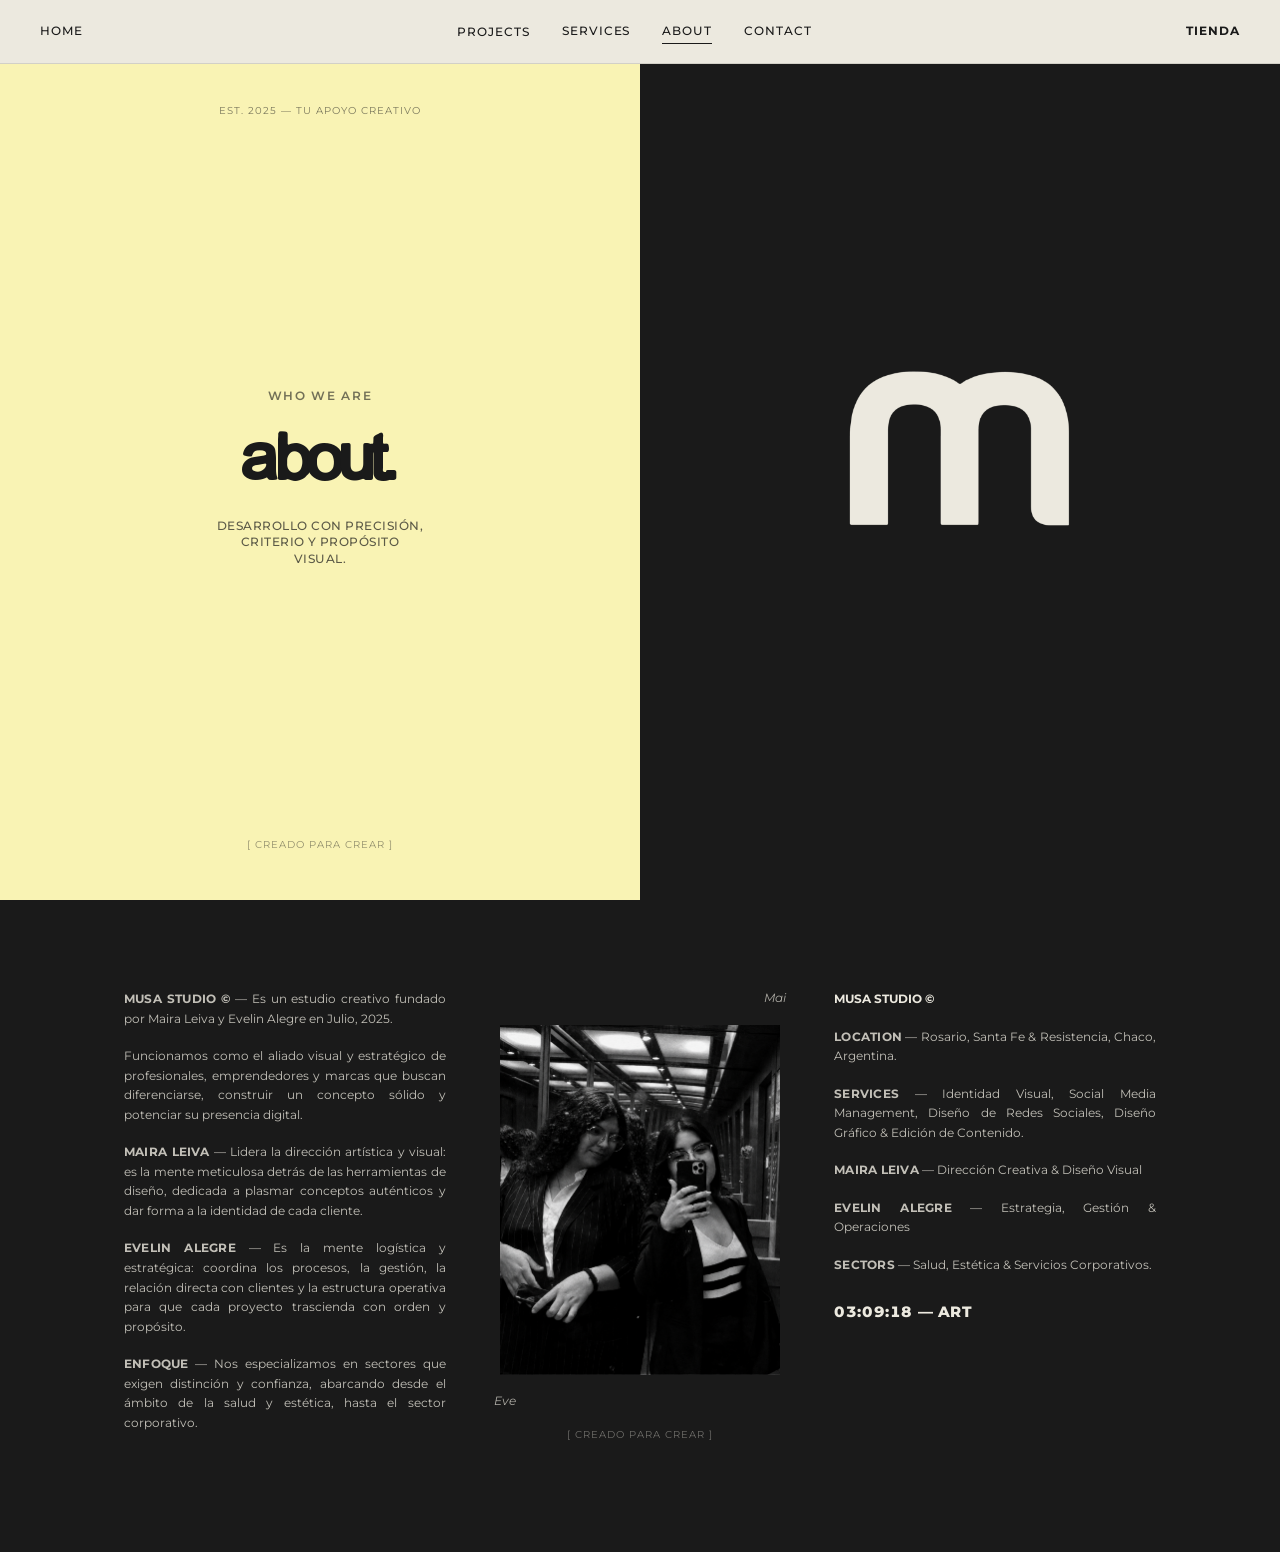
==== commit 6f24c90d: "redaction" ====
--- a/about.html
+++ b/about.html
@@ -124,8 +124,8 @@
 
       <div class="about-info__col about-info__col--bio">
         <p><strong>MUSA STUDIO ©</strong> — Es un estudio creativo fundado por Maira Leiva y Evelin Alegre en Julio, 2025.</p>
-        <p>Funcionamos como el aliado visual y estratégico de profesionales, emprendedores y marcas que buscan diferenciarse, construir un concepto sólido y potenciar su presencia en el ecosistema digital.</p>
-        <p><strong>MAIRA LEIVA</strong> — Lidera la dirección artística y la ejecución visual: es la mente meticulosa detrás de las herramientas de diseño, dedicada a plasmar conceptos auténticos y dar forma a la identidad de cada cliente.</p>
+        <p>Funcionamos como el aliado visual y estratégico de profesionales, emprendedores y marcas que buscan diferenciarse, construir un concepto sólido y potenciar su presencia digital.</p>
+        <p><strong>MAIRA LEIVA</strong> — Lidera la dirección artística y visual: es la mente meticulosa detrás de las herramientas de diseño, dedicada a plasmar conceptos auténticos y dar forma a la identidad de cada cliente.</p>
         <p><strong>EVELIN ALEGRE</strong> — Es la mente logística y estratégica: coordina los procesos, la gestión, la relación directa con clientes y la estructura operativa para que cada proyecto trascienda con orden y propósito.</p>
         <p><strong>ENFOQUE</strong> — Nos especializamos en sectores que exigen distinción y confianza, abarcando desde el ámbito de la salud y estética, hasta el sector corporativo.</p>
       </div>
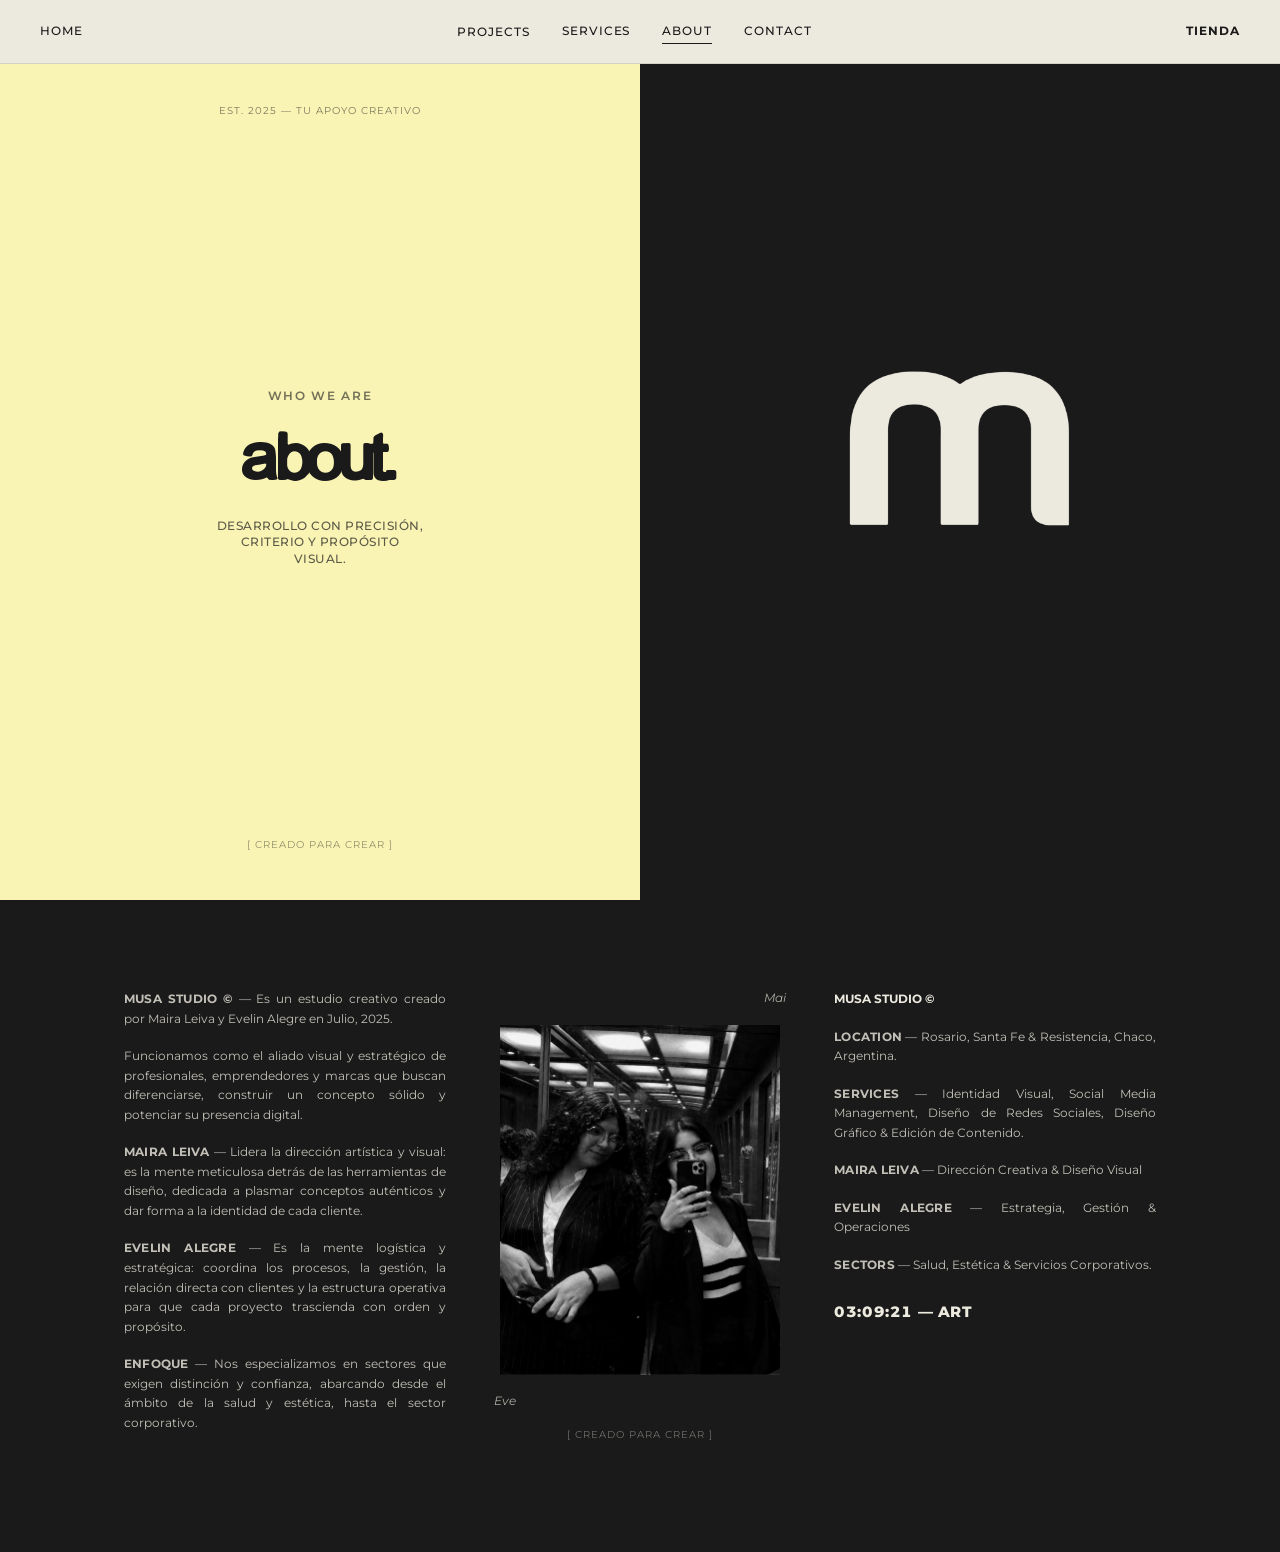
==== commit a3033025: "ult" ====
--- a/about.html
+++ b/about.html
@@ -123,7 +123,7 @@
      <div class="about-info__inner">
 
       <div class="about-info__col about-info__col--bio">
-        <p><strong>MUSA STUDIO ©</strong> — Es un estudio creativo fundado por Maira Leiva y Evelin Alegre en Julio, 2025.</p>
+        <p><strong>MUSA STUDIO ©</strong> — Es un estudio creativo creado por Maira Leiva y Evelin Alegre en Julio, 2025.</p>
         <p>Funcionamos como el aliado visual y estratégico de profesionales, emprendedores y marcas que buscan diferenciarse, construir un concepto sólido y potenciar su presencia digital.</p>
         <p><strong>MAIRA LEIVA</strong> — Lidera la dirección artística y visual: es la mente meticulosa detrás de las herramientas de diseño, dedicada a plasmar conceptos auténticos y dar forma a la identidad de cada cliente.</p>
         <p><strong>EVELIN ALEGRE</strong> — Es la mente logística y estratégica: coordina los procesos, la gestión, la relación directa con clientes y la estructura operativa para que cada proyecto trascienda con orden y propósito.</p>
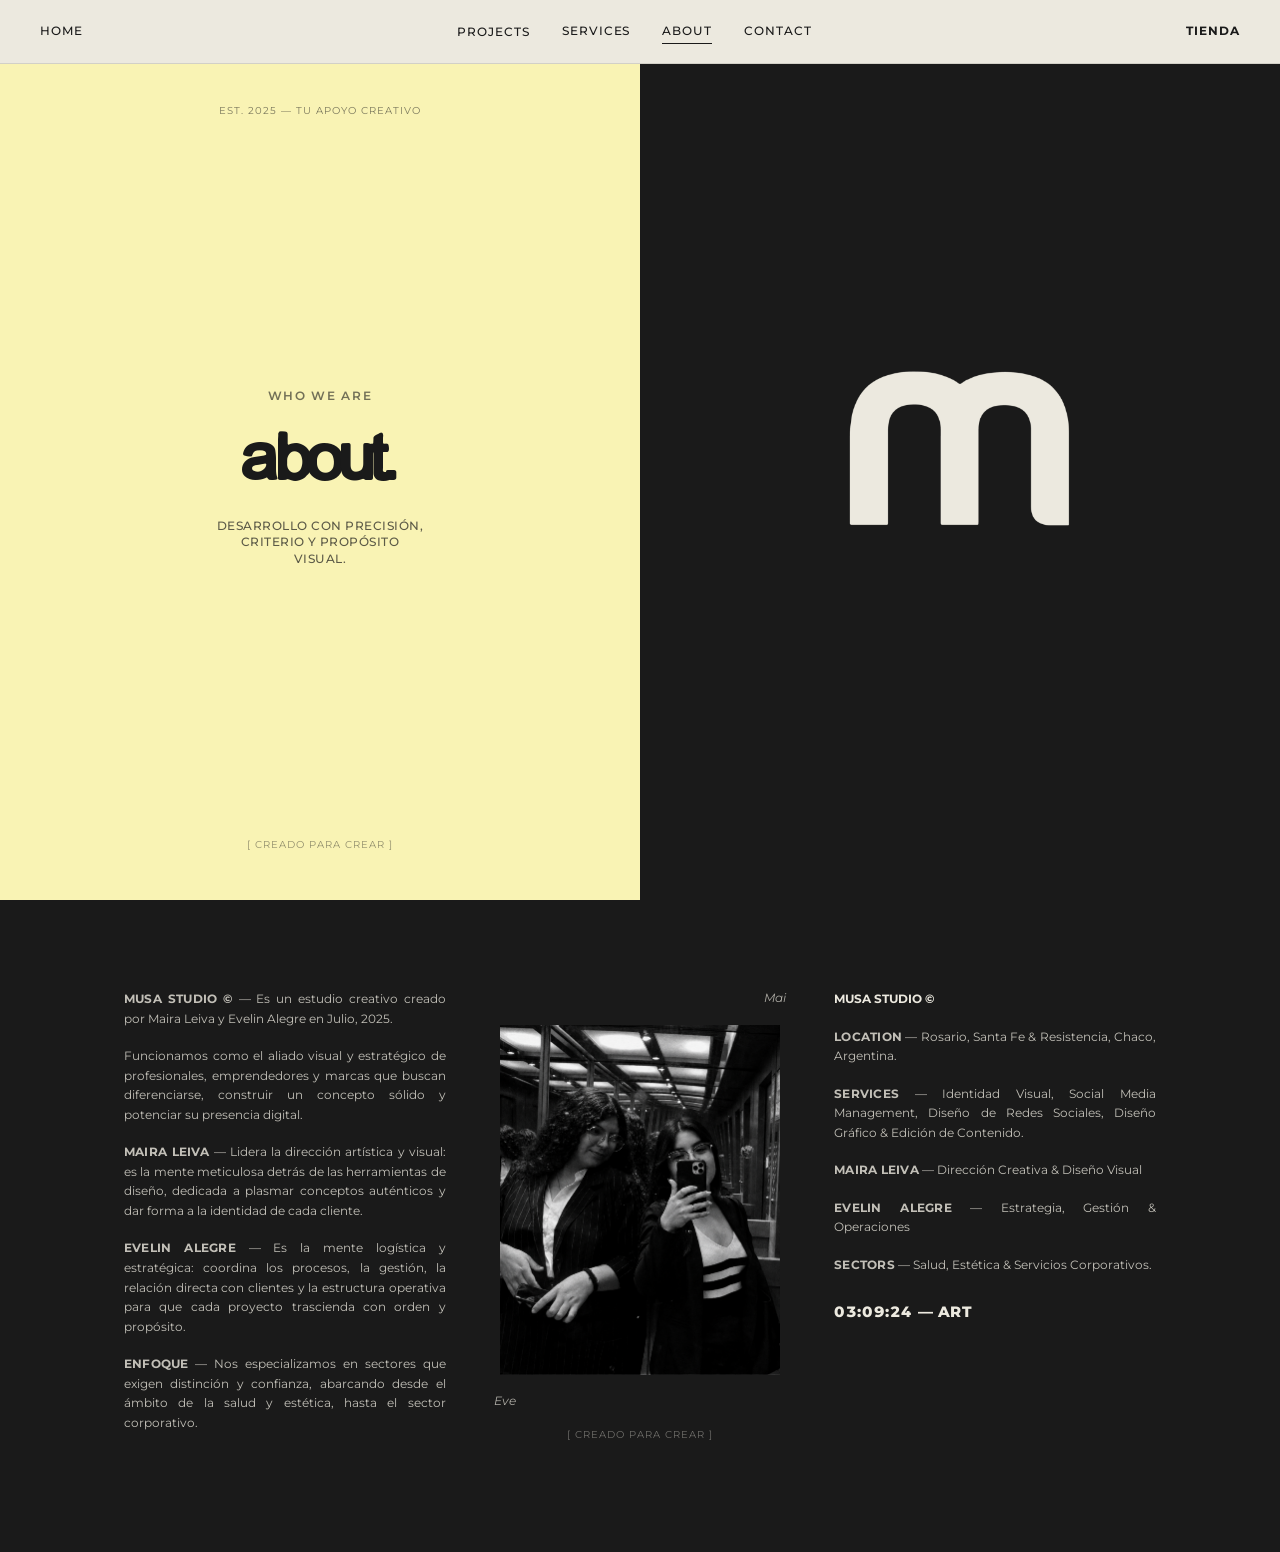
==== commit 8e673735: "ultimo" ====
--- a/about.html
+++ b/about.html
@@ -51,7 +51,7 @@
           <a class="navbar__link" href="#contact" data-modal-trigger="contact">Contact</a>
         </div>
 
-        <a class="navbar__link navbar__link--tienda" href="tienda.html">Tienda</a>
+        <a class="navbar__link navbar__link--tienda" href="#" data-soon="Muy pronto">Tienda</a>
       </nav>
     </div>
   </header>
@@ -84,7 +84,7 @@
           <span class="contact-modal__label">Social</span>
           <div class="contact-modal__social-grid">
             <a class="contact-modal__social" href="https://www.instagram.com/musa______studio/" target="_blank" rel="noopener">Instagram</a>
-            <span class="contact-modal__social contact-modal__social--soon" aria-disabled="true">Behance</span>
+            <a class="contact-modal__social" href="https://www.behance.net/somosmusastudio" target="_blank" rel="noopener">Behance</a>
             <a class="contact-modal__social" href="https://ar.pinterest.com/somosmusastudio/" target="_blank" rel="noopener">Pinterest</a>
             <a class="contact-modal__social" href="https://open.spotify.com/playlist/0AwYGRo3HM85vfNB5bU7Uz" target="_blank" rel="noopener">Spotify</a>
             <a class="contact-modal__social" href="https://www.tiktok.com/@somosmusa.studio" target="_blank" rel="noopener">Tiktok</a>
--- a/css/main.css
+++ b/css/main.css
@@ -9,3 +9,31 @@
   display: block;
 }
 
+/* ---- Toast — aviso breve (ej. "Muy pronto" en Tienda) ---- */
+
+.toast {
+  position: fixed;
+  left: 50%;
+  bottom: 32px;
+  transform: translateX(-50%) translateY(12px);
+  z-index: 2000;
+  padding: 14px 24px;
+  background-color: var(--color-text);
+  color: var(--color-bg);
+  font-family: var(--font-body);
+  font-size: 12px;
+  font-weight: 600;
+  letter-spacing: 0.08em;
+  text-transform: uppercase;
+  border-radius: 999px;
+  white-space: nowrap;
+  opacity: 0;
+  pointer-events: none;
+  transition: opacity 0.3s var(--ease-default), transform 0.3s var(--ease-default);
+}
+
+.toast.is-visible {
+  opacity: 1;
+  transform: translateX(-50%) translateY(0);
+}
+
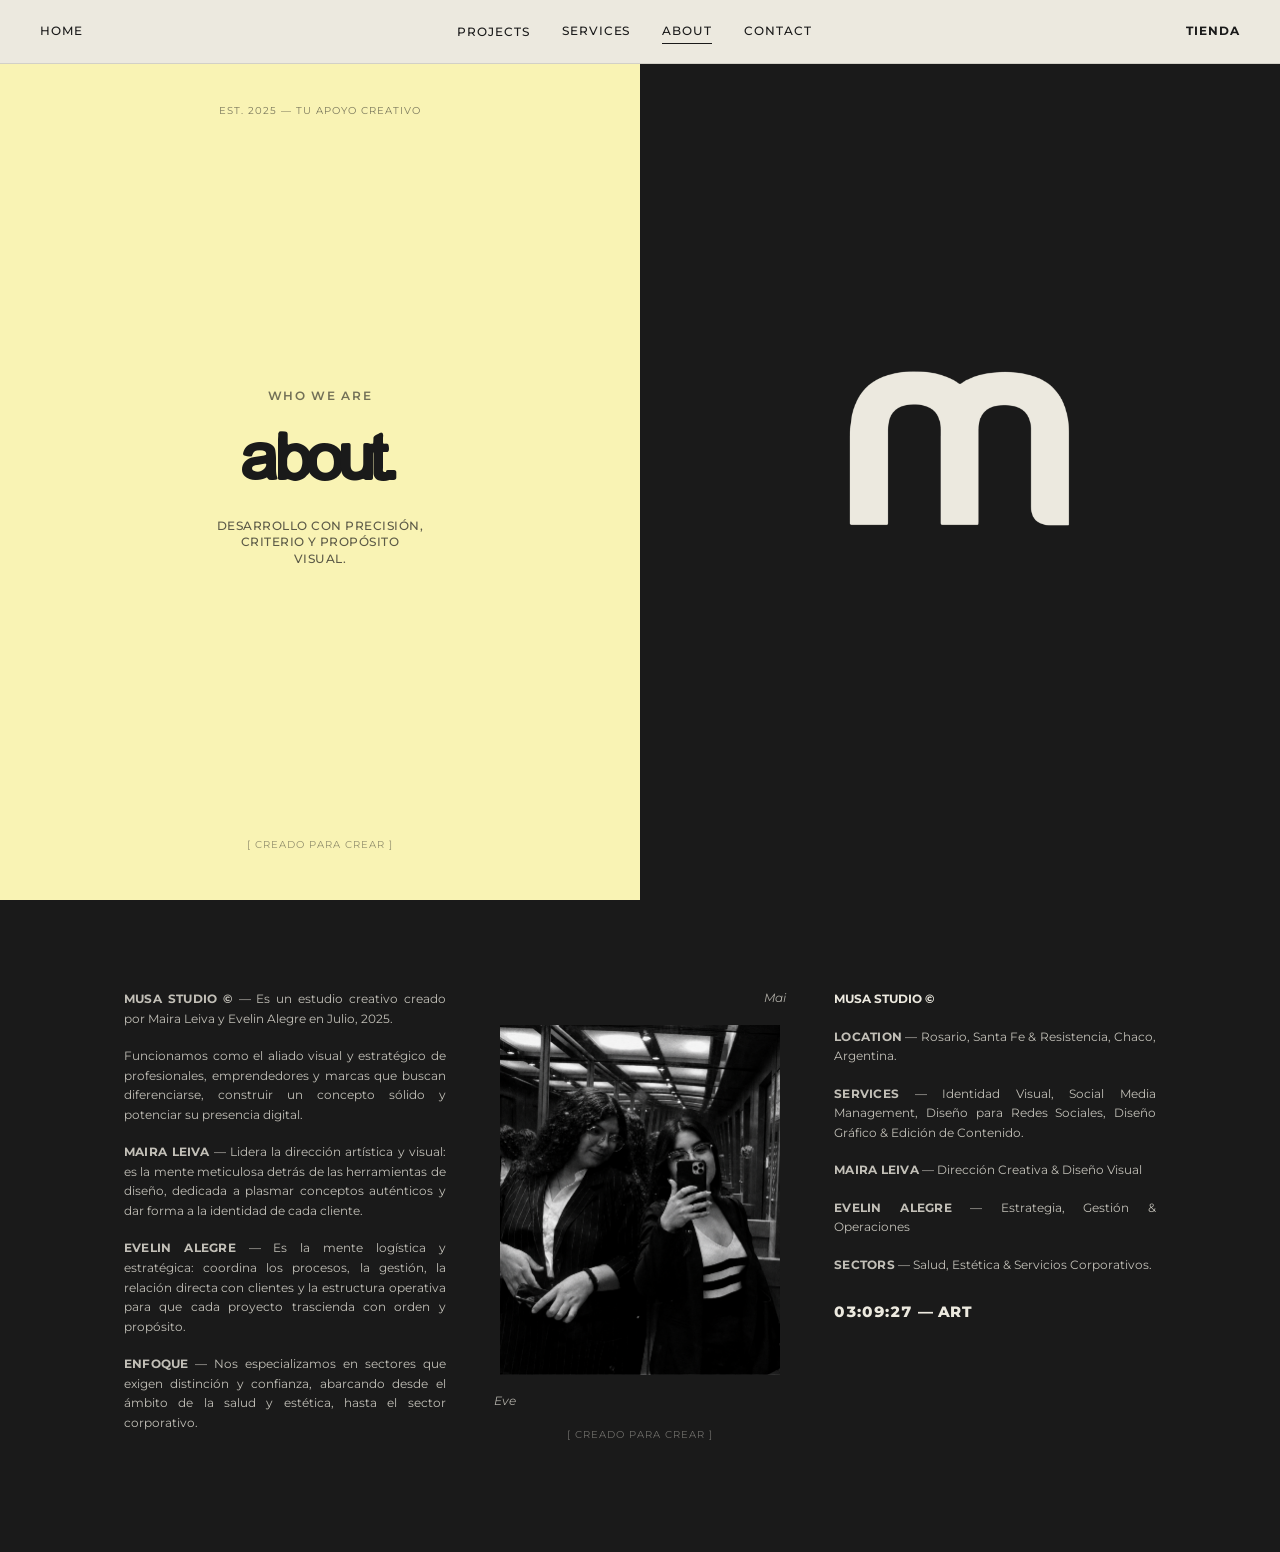
==== commit 7a231213: "correcio" ====
--- a/about.html
+++ b/about.html
@@ -141,7 +141,7 @@
       <div class="about-info__col about-info__col--data">
         <p class="about-info__brand">MUSA STUDIO ©</p>
         <p><strong>LOCATION</strong> — Rosario, Santa Fe &amp; Resistencia, Chaco, Argentina.</p>
-        <p><strong>SERVICES</strong> — Identidad Visual, Social Media Management, Diseño de Redes Sociales, Diseño Gráfico &amp; Edición de Contenido.</p>
+        <p><strong>SERVICES</strong> — Identidad Visual, Social Media Management, Diseño para Redes Sociales, Diseño Gráfico &amp; Edición de Contenido.</p>
         <p><strong>MAIRA LEIVA</strong> — Dirección Creativa &amp; Diseño Visual</p>
         <p><strong>EVELIN ALEGRE</strong> — Estrategia, Gestión &amp; Operaciones</p>
         <p><strong>SECTORS</strong> — Salud, Estética &amp; Servicios Corporativos.</p>
